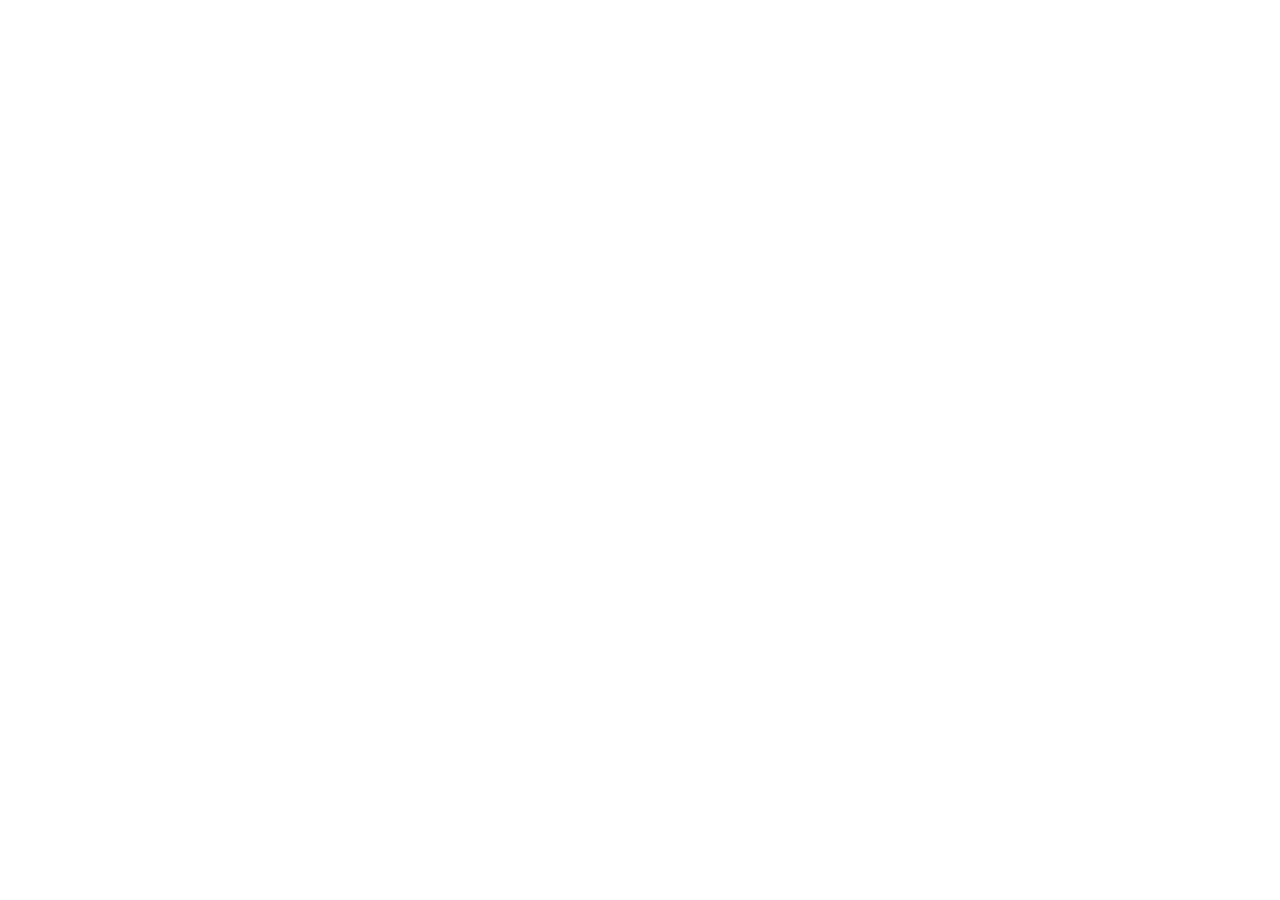
==== index.html @ fa698673 "feat: agregar estructura inicial del sitio web" ====
<!DOCTYPE html>
<html lang="es">
<head>
    <meta charset="UTF-8">
    <meta name="viewport" content="width=device-width, initial-scale=1.0">
    <title>Distribuidora De Gas</title>
    <link rel="stylesheet" href="css/style.css">
    <script src="js/funciones.js" defer></script>
</head>
<body>
    

    
</body>
</html>
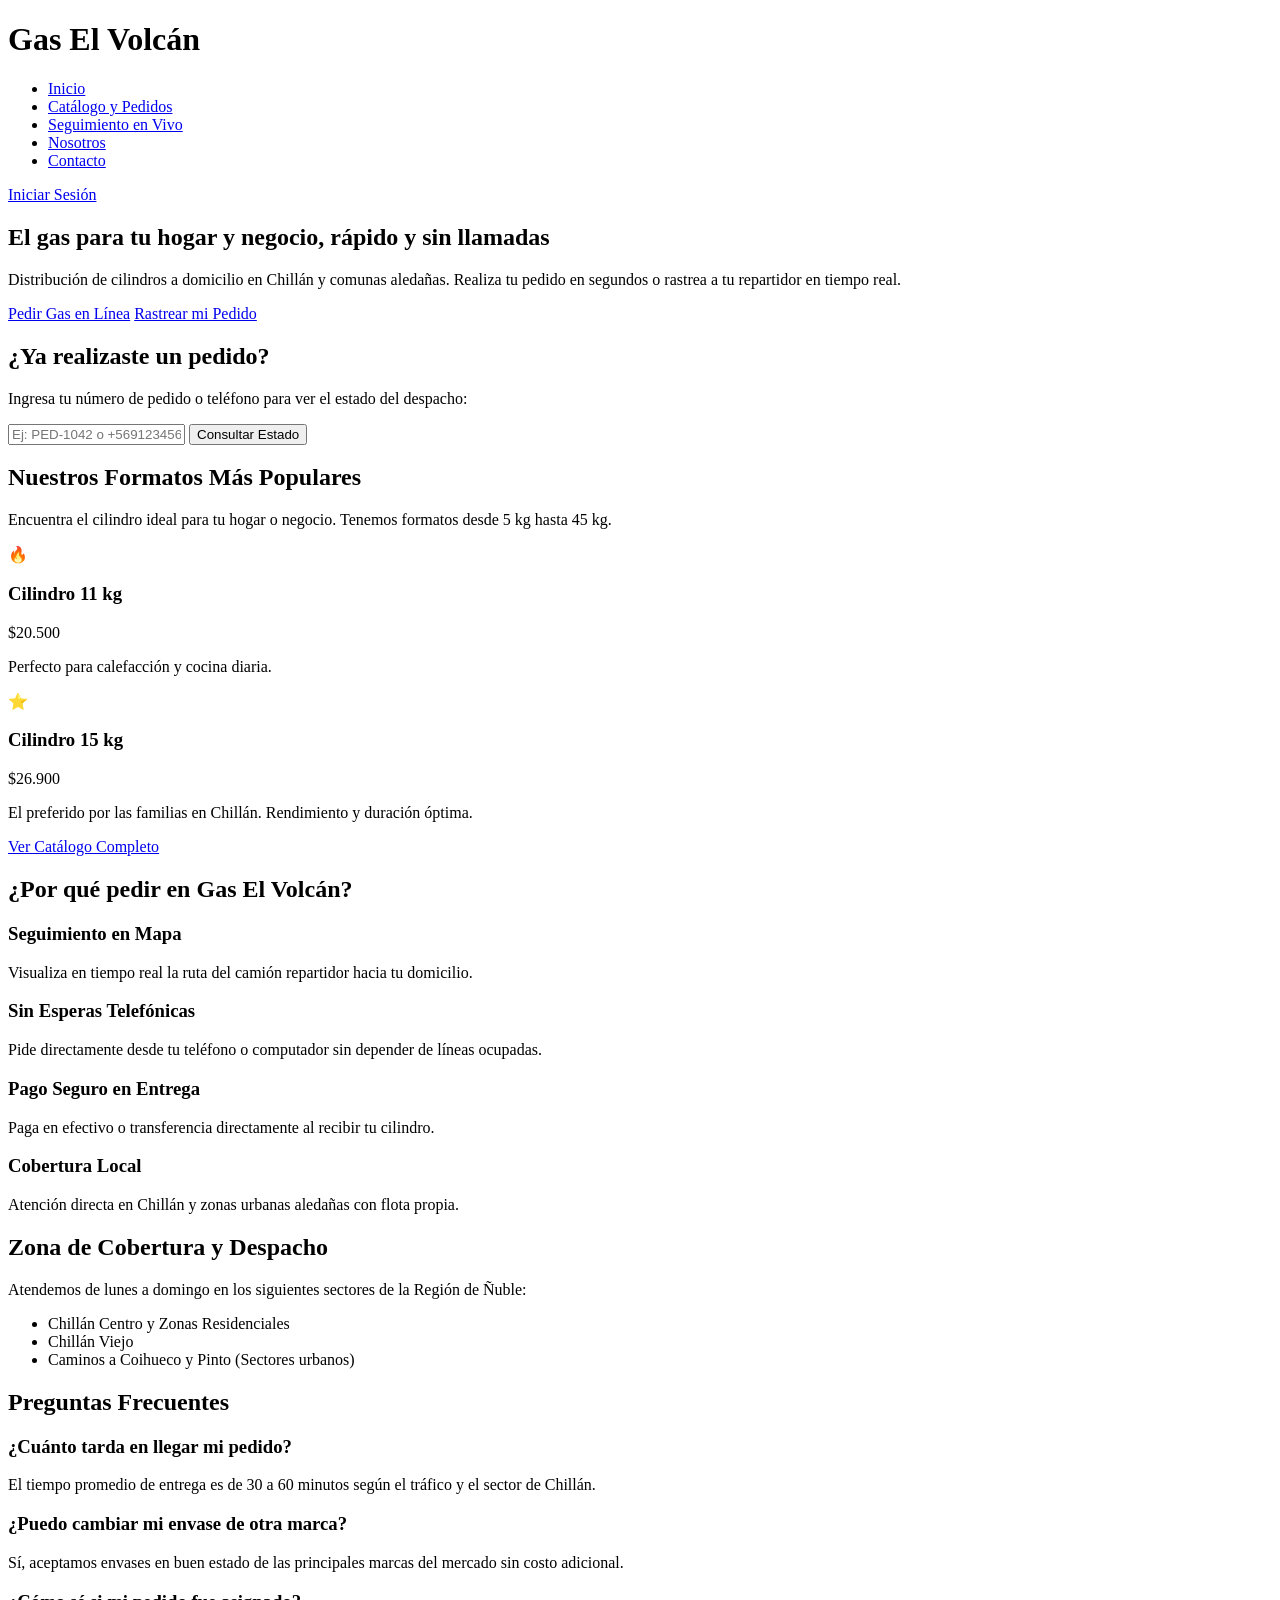
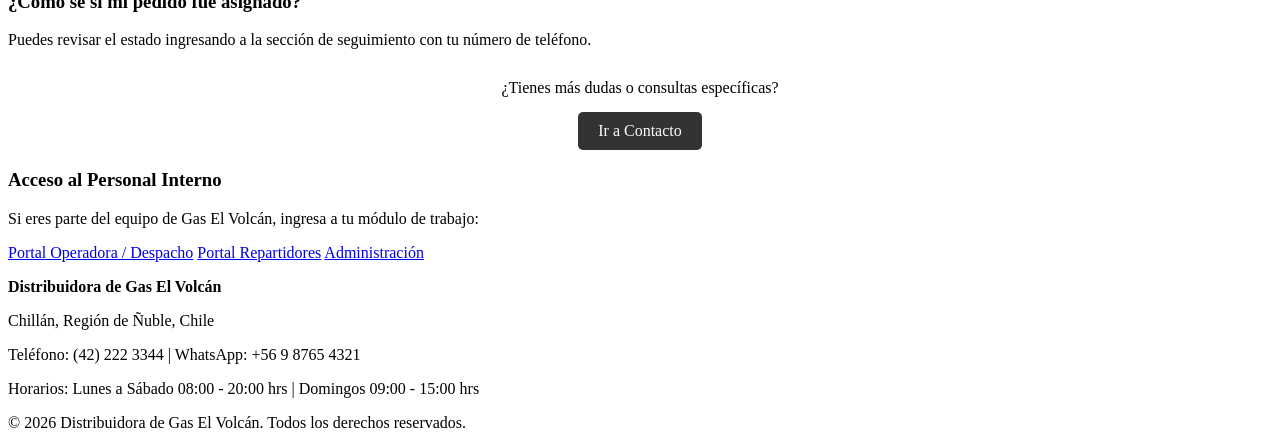
==== commit 87044e5e: "Creacion y acomplamiento de index.html al proyecto." ====
--- a/index.html
+++ b/index.html
@@ -3,13 +3,145 @@
 <head>
     <meta charset="UTF-8">
     <meta name="viewport" content="width=device-width, initial-scale=1.0">
-    <title>Distribuidora De Gas</title>
+    <title>Gas El Volcán - Distribución de Gas Licuado en Chillán</title>
     <link rel="stylesheet" href="css/style.css">
     <script src="js/funciones.js" defer></script>
 </head>
 <body>
-    
+    <header>
+        <div class="logo">
+            <h1>Gas El Volcán</h1>
+        </div>
+        <nav>
+            <ul>
+                <li><a href="index.html">Inicio</a></li>
+                <li><a href="catalogo.html">Catálogo y Pedidos</a></li>
+                <li><a href="#seguimiento">Seguimiento en Vivo</a></li>
+                <li><a href="#">Nosotros</a></li>
+                <li><a href="contacto.html">Contacto</a></li>
+            </ul>
+            <a href="#" class="btn-login">Iniciar Sesión</a>
+        </nav>
+    </header>
 
-    
+    <main>
+        <section class="hero">
+            <h2>El gas para tu hogar y negocio, rápido y sin llamadas</h2>
+            <p>Distribución de cilindros a domicilio en Chillán y comunas aledañas. Realiza tu pedido en segundos o rastrea a tu repartidor en tiempo real.</p>
+            <div class="hero-actions">
+                <a href="catalogo.html" class="btn-primary">Pedir Gas en Línea</a>
+                <a href="#seguimiento" class="btn-secondary">Rastrear mi Pedido</a>
+            </div>
+        </section>
+
+        <section id="seguimiento" class="tracking">
+            <h2>¿Ya realizaste un pedido?</h2>
+            <p>Ingresa tu número de pedido o teléfono para ver el estado del despacho:</p>
+            <form id="form-seguimiento" action="#" onsubmit="event.preventDefault();">
+                <input type="text" id="input-codigo" name="codigo" placeholder="Ej: PED-1042 o +56912345678" required>
+                <button type="submit">Consultar Estado</button>
+            </form>
+            <div id="resultado-seguimiento" style="margin-top: 15px;"></div>
+        </section>
+
+        <section class="preview-catalogo">
+            <div class="preview-header">
+                <h2>Nuestros Formatos Más Populares</h2>
+                <p>Encuentra el cilindro ideal para tu hogar o negocio. Tenemos formatos desde 5 kg hasta 45 kg.</p>
+            </div>
+            
+            <div class="preview-cards">
+                <div class="card">
+                    <div class="card-icon">🔥</div>
+                    <h3>Cilindro 11 kg</h3>
+                    <p class="precio">$20.500</p>
+                    <p class="desc">Perfecto para calefacción y cocina diaria.</p>
+                </div>
+                
+                <div class="card destacada">
+                    <div class="card-icon">⭐</div>
+                    <h3>Cilindro 15 kg</h3>
+                    <p class="precio">$26.900</p>
+                    <p class="desc">El preferido por las familias en Chillán. Rendimiento y duración óptima.</p>
+                </div>
+            </div>
+
+            <div class="preview-action">
+                <a href="catalogo.html" class="btn-catalogo">Ver Catálogo Completo</a>
+            </div>
+        </section>
+
+        <section class="benefits">
+            <h2>¿Por qué pedir en Gas El Volcán?</h2>
+            <div class="benefits-grid">
+                <article>
+                    <h3>Seguimiento en Mapa</h3>
+                    <p>Visualiza en tiempo real la ruta del camión repartidor hacia tu domicilio.</p>
+                </article>
+                <article>
+                    <h3>Sin Esperas Telefónicas</h3>
+                    <p>Pide directamente desde tu teléfono o computador sin depender de líneas ocupadas.</p>
+                </article>
+                <article>
+                    <h3>Pago Seguro en Entrega</h3>
+                    <p>Paga en efectivo o transferencia directamente al recibir tu cilindro.</p>
+                </article>
+                <article>
+                    <h3>Cobertura Local</h3>
+                    <p>Atención directa en Chillán y zonas urbanas aledañas con flota propia.</p>
+                </article>
+            </div>
+        </section>
+
+        <section class="coverage">
+            <h2>Zona de Cobertura y Despacho</h2>
+            <p>Atendemos de lunes a domingo en los siguientes sectores de la Región de Ñuble:</p>
+            <ul>
+                <li>Chillán Centro y Zonas Residenciales</li>
+                <li>Chillán Viejo</li>
+                <li>Caminos a Coihueco y Pinto (Sectores urbanos)</li>
+            </ul>
+        </section>
+
+        <section class="faq">
+            <h2>Preguntas Frecuentes</h2>
+            <div class="faq-item">
+                <h3>¿Cuánto tarda en llegar mi pedido?</h3>
+                <p>El tiempo promedio de entrega es de 30 a 60 minutos según el tráfico y el sector de Chillán.</p>
+            </div>
+            <div class="faq-item">
+                <h3>¿Puedo cambiar mi envase de otra marca?</h3>
+                <p>Sí, aceptamos envases en buen estado de las principales marcas del mercado sin costo adicional.</p>
+            </div>
+            <div class="faq-item">
+                <h3>¿Cómo sé si mi pedido fue asignado?</h3>
+                <p>Puedes revisar el estado ingresando a la sección de seguimiento con tu número de teléfono.</p>
+            </div>
+            <div style="text-align: center; margin-top: 30px;">
+                <p style="margin-bottom: 15px;">¿Tienes más dudas o consultas específicas?</p>
+                <a href="contacto.html" class="btn-secondary" style="display: inline-block; padding: 10px 20px; background-color: #333; color: #fff; text-decoration: none; border-radius: 5px;">Ir a Contacto</a>
+            </div>
+        </section>
+    </main>
+
+    <footer>
+        <div class="footer-internal">
+            <h3>Acceso al Personal Interno</h3>
+            <p>Si eres parte del equipo de Gas El Volcán, ingresa a tu módulo de trabajo:</p>
+            <nav>
+                <a href="#">Portal Operadora / Despacho</a>
+                <a href="#">Portal Repartidores</a>
+                <a href="#">Administración</a>
+            </nav>
+        </div>
+        
+        <div class="footer-info">
+            <p><strong>Distribuidora de Gas El Volcán</strong></p>
+            <p>Chillán, Región de Ñuble, Chile</p>
+            <p>Teléfono: (42) 222 3344 | WhatsApp: +56 9 8765 4321</p>
+            <p>Horarios: Lunes a Sábado 08:00 - 20:00 hrs | Domingos 09:00 - 15:00 hrs</p>
+            <p>© 2026 Distribuidora de Gas El Volcán. Todos los derechos reservados.</p>
+        </div>
+    </footer>
 </body>
 </html>
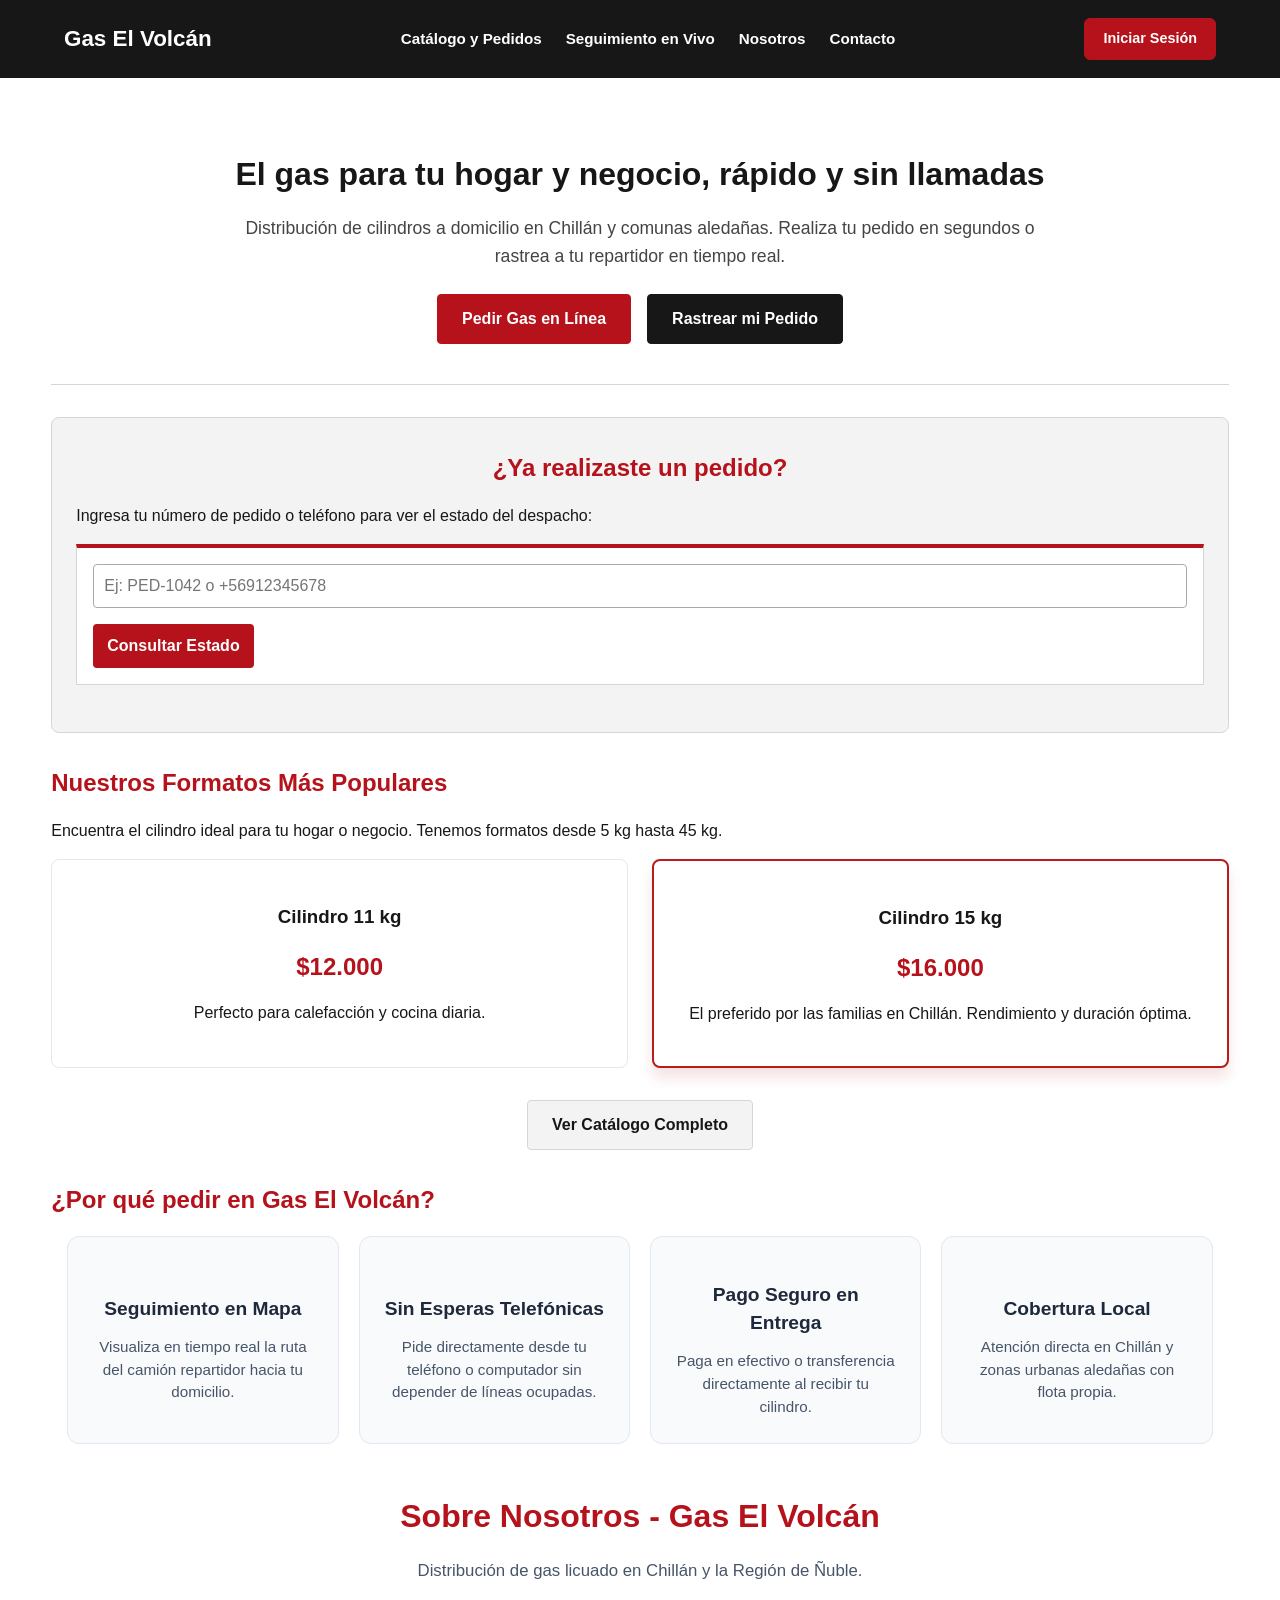
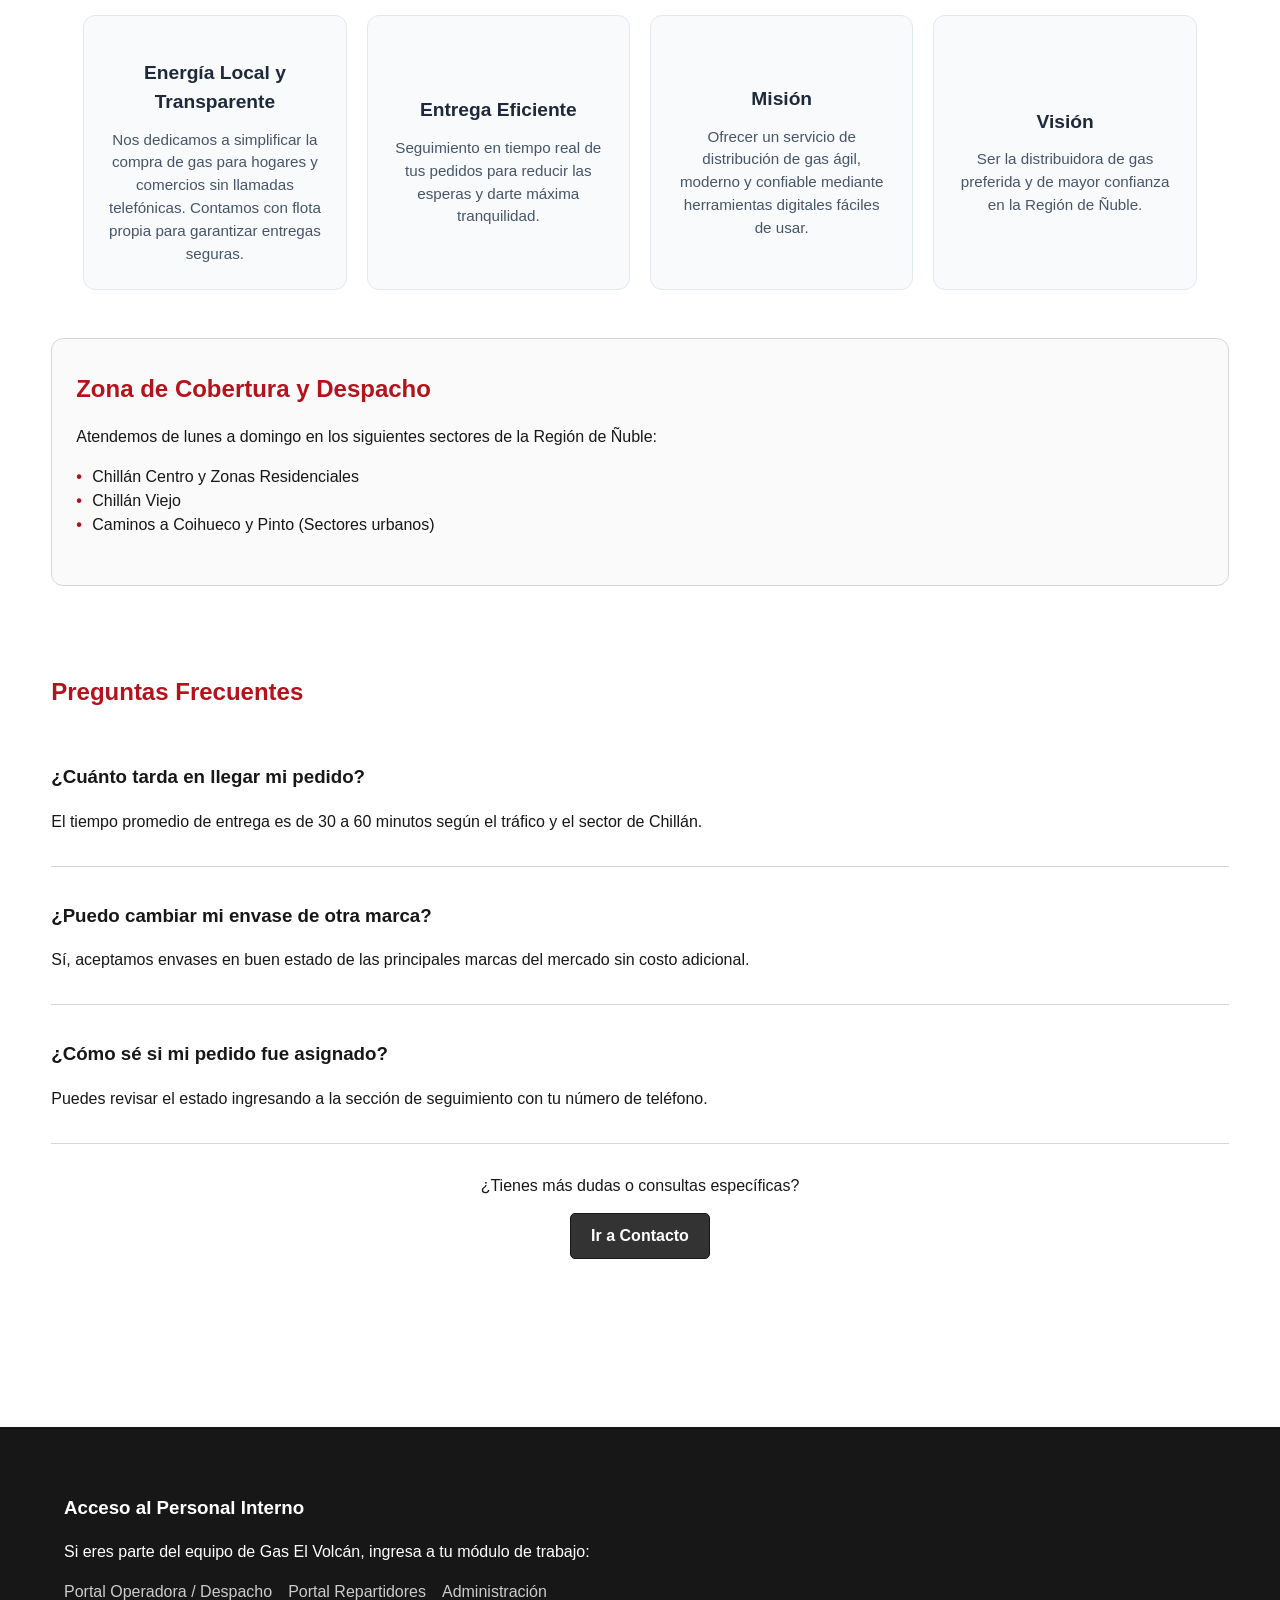
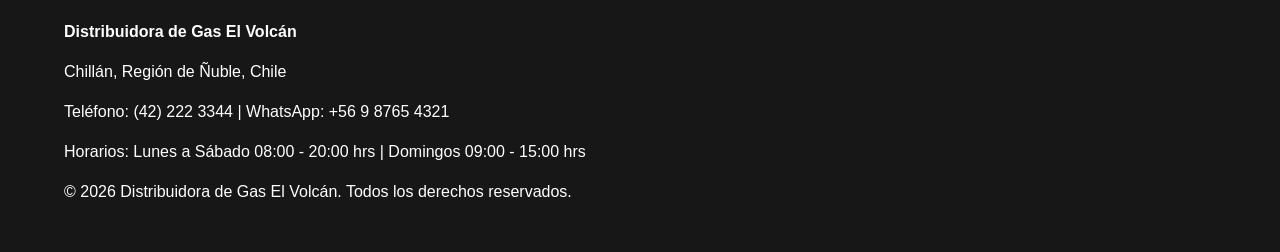
==== commit b5e7550b: "Fix: actualizar estructura HTML del header y menu de navegacion" ====
--- a/index.html
+++ b/index.html
@@ -7,21 +7,20 @@
     <link rel="stylesheet" href="css/style.css">
     <script src="js/funciones.js" defer></script>
 </head>
-<body>
+<body class="index">
     <header>
         <div class="logo">
             <h1>Gas El Volcán</h1>
         </div>
         <nav>
-            <ul>
-                <li><a href="index.html">Inicio</a></li>
+            <ul class="nav-menu">
                 <li><a href="catalogo.html">Catálogo y Pedidos</a></li>
                 <li><a href="#seguimiento">Seguimiento en Vivo</a></li>
-                <li><a href="#">Nosotros</a></li>
+                <li><a href="#nosotros">Nosotros</a></li>
                 <li><a href="contacto.html">Contacto</a></li>
             </ul>
-            <a href="#" class="btn-login">Iniciar Sesión</a>
         </nav>
+        <a href="login.html" class="btn-login">Iniciar Sesión</a>
     </header>
 
     <main>
@@ -52,16 +51,16 @@
             
             <div class="preview-cards">
                 <div class="card">
-                    <div class="card-icon">🔥</div>
+                    <div class="card-icon"></div>
                     <h3>Cilindro 11 kg</h3>
-                    <p class="precio">$20.500</p>
+                    <p class="precio">$12.000</p>
                     <p class="desc">Perfecto para calefacción y cocina diaria.</p>
                 </div>
                 
                 <div class="card destacada">
-                    <div class="card-icon">⭐</div>
+                    <div class="card-icon"></div>
                     <h3>Cilindro 15 kg</h3>
-                    <p class="precio">$26.900</p>
+                    <p class="precio">$16.000</p>
                     <p class="desc">El preferido por las familias en Chillán. Rendimiento y duración óptima.</p>
                 </div>
             </div>
@@ -71,26 +70,57 @@
             </div>
         </section>
 
-        <section class="benefits">
-            <h2>¿Por qué pedir en Gas El Volcán?</h2>
-            <div class="benefits-grid">
-                <article>
-                    <h3>Seguimiento en Mapa</h3>
-                    <p>Visualiza en tiempo real la ruta del camión repartidor hacia tu domicilio.</p>
-                </article>
-                <article>
-                    <h3>Sin Esperas Telefónicas</h3>
-                    <p>Pide directamente desde tu teléfono o computador sin depender de líneas ocupadas.</p>
-                </article>
-                <article>
-                    <h3>Pago Seguro en Entrega</h3>
-                    <p>Paga en efectivo o transferencia directamente al recibir tu cilindro.</p>
-                </article>
-                <article>
-                    <h3>Cobertura Local</h3>
-                    <p>Atención directa en Chillán y zonas urbanas aledañas con flota propia.</p>
-                </article>
+        <section class="features-section">
+        <h2>¿Por qué pedir en Gas El Volcán?</h2>
+        
+        <div class="features-grid">
+            <div class="feature-card">
+            <h3>Seguimiento en Mapa</h3>
+            <p>Visualiza en tiempo real la ruta del camión repartidor hacia tu domicilio.</p>
             </div>
+
+            <div class="feature-card">
+            <h3>Sin Esperas Telefónicas</h3>
+            <p>Pide directamente desde tu teléfono o computador sin depender de líneas ocupadas.</p>
+            </div>
+
+            <div class="feature-card">
+            <h3>Pago Seguro en Entrega</h3>
+            <p>Paga en efectivo o transferencia directamente al recibir tu cilindro.</p>
+            </div>
+
+            <div class="feature-card">
+            <h3>Cobertura Local</h3>
+            <p>Atención directa en Chillán y zonas urbanas aledañas con flota propia.</p>
+            </div>
+        </div>
+        </section>
+
+        <section id="nosotros" class="nosotros-section">
+        <h2>Sobre Nosotros - Gas El Volcán</h2>
+        <p class="nosotros-subtitulo">Distribución de gas licuado en Chillán y la Región de Ñuble.</p>
+
+        <div class="features-grid">
+            <div class="feature-card">
+            <h3>Energía Local y Transparente</h3>
+            <p>Nos dedicamos a simplificar la compra de gas para hogares y comercios sin llamadas telefónicas. Contamos con flota propia para garantizar entregas seguras.</p>
+            </div>
+
+            <div class="feature-card">
+            <h3>Entrega Eficiente</h3>
+            <p>Seguimiento en tiempo real de tus pedidos para reducir las esperas y darte máxima tranquilidad.</p>
+            </div>
+
+            <div class="feature-card">
+            <h3>Misión</h3>
+            <p>Ofrecer un servicio de distribución de gas ágil, moderno y confiable mediante herramientas digitales fáciles de usar.</p>
+            </div>
+
+            <div class="feature-card">
+            <h3>Visión</h3>
+            <p>Ser la distribuidora de gas preferida y de mayor confianza en la Región de Ñuble.</p>
+            </div>
+        </div>
         </section>
 
         <section class="coverage">
@@ -129,9 +159,9 @@
             <h3>Acceso al Personal Interno</h3>
             <p>Si eres parte del equipo de Gas El Volcán, ingresa a tu módulo de trabajo:</p>
             <nav>
-                <a href="#">Portal Operadora / Despacho</a>
-                <a href="#">Portal Repartidores</a>
-                <a href="#">Administración</a>
+                <a href="login.html">Portal Operadora / Despacho</a>
+                <a href="login.html">Portal Repartidores</a>
+                <a href="login.html">Administración</a>
             </nav>
         </div>
         
--- a/css/style.css
+++ b/css/style.css
@@ -0,0 +1,811 @@
+html {
+  scroll-behavior: smooth;
+  box-sizing: border-box;
+}
+
+:root {
+    --rojo: #b5121b;
+    --rojo-oscuro: #8f0e15;
+    --negro: #171717;
+    --gris: #f3f3f3;
+    --borde: #d6d6d6;
+    --blanco: #ffffff;
+}
+
+.sistema-interno {
+    min-height: 100vh;
+    margin: 0;
+    background: var(--blanco);
+    color: var(--negro);
+    font-family: Arial, sans-serif;
+    line-height: 1.5;
+}
+
+.sistema-interno *,
+.sistema-interno *::before,
+.sistema-interno *::after {
+    box-sizing: border-box;
+}
+
+.sistema-interno header {
+    display: flex;
+    align-items: center;
+    justify-content: space-between;
+    gap: 20px;
+    flex-wrap: wrap;
+    padding: 18px 5%;
+    background: var(--negro);
+    color: var(--blanco);
+}
+
+.sistema-interno header h1 {
+    margin: 0;
+    font-size: 1.4rem;
+}
+
+.sistema-interno nav {
+    display: flex;
+    gap: 14px;
+    flex-wrap: wrap;
+}
+
+.sistema-interno nav a {
+    color: var(--blanco);
+    text-decoration: none;
+    font-weight: 600;
+}
+
+.sistema-interno nav a:hover,
+.sistema-interno nav a:focus-visible {
+    color: #ffb3b7;
+}
+
+.sistema-interno main {
+    width: min(1200px, 92%);
+    margin: 0 auto;
+    padding: 32px 0;
+}
+
+.sistema-interno section {
+    margin-bottom: 32px;
+}
+
+.sistema-interno h2 {
+    margin: 0 0 18px;
+    color: var(--rojo);
+}
+
+.sistema-interno form {
+    width: min(100%, 520px);
+    padding: 24px;
+    border: 1px solid var(--borde);
+    border-top: 4px solid var(--rojo);
+    background: var(--blanco);
+}
+
+.sistema-interno label {
+    display: block;
+    margin: 14px 0 6px;
+    font-weight: 700;
+}
+
+.sistema-interno label:first-of-type {
+    margin-top: 0;
+}
+
+.sistema-interno input,
+.sistema-interno select {
+    width: 100%;
+    min-height: 42px;
+    padding: 9px 10px;
+    border: 1px solid #aaaaaa;
+    border-radius: 4px;
+    background: var(--blanco);
+    color: var(--negro);
+    font: inherit;
+}
+
+.sistema-interno input:focus,
+.sistema-interno select:focus {
+    outline: 3px solid #f2a3a7;
+    border-color: var(--rojo);
+}
+
+.sistema-interno button {
+    margin: 16px 8px 0 0;
+    padding: 10px 14px;
+    border: 0;
+    border-radius: 4px;
+    background: var(--rojo);
+    color: var(--blanco);
+    font: inherit;
+    font-weight: 700;
+    cursor: pointer;
+}
+
+.sistema-interno button:hover,
+.sistema-interno button:focus-visible {
+    background: var(--rojo-oscuro);
+}
+
+.sistema-interno table {
+    width: 100%;
+    border-collapse: collapse;
+    background: var(--blanco);
+    font-size: 0.95rem;
+}
+
+.sistema-interno th,
+.sistema-interno td {
+    padding: 12px;
+    border: 1px solid var(--borde);
+    text-align: left;
+    vertical-align: middle;
+}
+
+.sistema-interno th {
+    background: var(--negro);
+    color: var(--blanco);
+    white-space: nowrap;
+}
+
+.sistema-interno tbody tr:nth-child(even) {
+    background: var(--gris);
+}
+
+.sistema-interno tbody tr:hover {
+    background: #ffecee;
+}
+
+.sistema-interno td button {
+    margin-top: 0;
+    white-space: nowrap;
+}
+
+.sistema-interno dialog {
+    width: min(92%, 460px);
+    padding: 0;
+    border: 0;
+    border-top: 4px solid var(--rojo);
+    color: var(--negro);
+}
+
+.sistema-interno dialog::backdrop {
+    background: rgba(0, 0, 0, 0.55);
+}
+
+.sistema-interno dialog form {
+    width: 100%;
+    border: 0;
+}
+
+.sistema-interno footer {
+    padding: 24px 5%;
+    background: var(--negro);
+    color: var(--blanco);
+    text-align: center;
+}
+
+.sistema-interno footer p {
+    margin: 4px 0;
+}
+
+.sistema-interno #mensaje-confirmacion,
+.sistema-interno #mensaje-edicion,
+.sistema-interno #mensaje-login-cliente,
+.sistema-interno #mensaje-login-empleado {
+    min-height: 1.5em;
+    margin: 12px 0 0;
+    color: var(--rojo-oscuro);
+    font-weight: 700;
+}
+
+.sistema-interno .menu-principal {
+    display: flex;
+    width: auto;
+}
+
+.sistema-interno #boton-menu {
+    display: none;
+}
+
+@media (max-width: 700px) {
+    .sistema-interno header {
+        align-items: flex-start;
+        flex-direction: column;
+    }
+
+    .sistema-interno nav {
+        width: 100%;
+        flex-direction: column;
+        gap: 8px;
+    }
+
+    .sistema-interno table {
+        display: block;
+        overflow-x: auto;
+        white-space: nowrap;
+    }
+
+    .sistema-interno form {
+        padding: 18px;
+    }
+
+    .sistema-interno #boton-menu {
+        display: block;
+    }
+
+    .sistema-interno .menu-principal {
+    display: none;
+    width: 100%;
+    }
+
+    .sistema-interno .menu-principal.menu-visible {
+        display: flex;
+    }
+}
+
+    :root {
+        --rojo: #b5121b;
+        --rojo-oscuro: #8f0e15;
+        --negro: #171717;
+        --gris: #f3f3f3;
+        --borde: #d6d6d6;
+        --blanco: #ffffff;
+    }
+
+    body.index {
+        min-height: 100vh;
+        margin: 0;
+        background: var(--blanco);
+        color: var(--negro);
+        font-family: Arial, sans-serif;
+        line-height: 1.5;
+    }
+
+    body.index *,
+    body.index *::before,
+    body.index *::after {
+        box-sizing: border-box;
+    }
+
+body.index header {
+        display: flex;
+        align-items: center;
+        justify-content: space-between;
+        gap: 20px;
+        padding: 18px 5%;
+        background: var(--negro);
+        color: var(--blanco);
+    }
+
+    body.index header h1 {
+        margin: 0;
+        font-size: 1.4rem;
+    }
+
+    body.index nav ul.nav-menu {
+        display: flex;
+        flex-direction: row;
+        align-items: center;
+        gap: 24px;
+        list-style: none;
+        margin: 0;
+        padding: 0;
+    }
+
+    body.index nav ul.nav-menu li {
+        margin: 0;
+        padding: 0;
+    }
+
+    body.index nav ul.nav-menu a {
+        color: var(--blanco);
+        text-decoration: none;
+        font-weight: 600;
+        font-size: 0.95rem;
+        transition: color 0.2s ease;
+    }
+
+    body.index nav ul.nav-menu a:hover,
+    body.index nav ul.nav-menu a:focus-visible {
+        color: #ffb3b7;
+    }
+
+    body.index header .btn-login {
+        background-color: var(--rojo);
+        color: var(--blanco);
+        padding: 9px 18px;
+        border-radius: 6px;
+        text-decoration: none;
+        font-weight: 700;
+        font-size: 0.9rem;
+        transition: all 0.2s ease;
+        border: 1px solid var(--rojo);
+        white-space: nowrap;
+    }
+
+    body.index header .btn-login:hover {
+        background-color: var(--rojo-oscuro);
+        border-color: var(--rojo-oscuro);
+        box-shadow: 0 4px 12px rgba(181, 18, 27, 0.4);
+        transform: translateY(-1px);
+    }
+
+    body.index main {
+        width: min(1200px, 92%);
+        margin: 0 auto;
+        padding: 32px 0;
+    }
+
+    body.index section {
+        margin-bottom: 32px;
+    }
+
+    body.index h2 {
+        margin: 0 0 18px;
+        color: var(--rojo);
+    }
+
+    body.index .hero {
+        text-align: center;
+        padding: 40px 0;
+        border-bottom: 1px solid var(--borde);
+        margin-bottom: 32px;
+    }
+
+    body.index .hero h2 {
+        font-size: 2rem;
+        color: var(--negro);
+        margin-bottom: 16px;
+    }
+
+    body.index .hero p {
+        font-size: 1.1rem;
+        color: #444;
+        max-width: 800px;
+        margin: 0 auto 24px;
+        line-height: 1.6;
+    }
+
+    body.index .hero-actions {
+        display: flex;
+        gap: 16px;
+        justify-content: center;
+        flex-wrap: wrap;
+    }
+
+    body.index .hero-actions a,
+    body.index .btn-primary,
+    body.index .btn-secondary,
+    body.index .btn-catalogo {
+        display: inline-block;
+        padding: 12px 24px;
+        border-radius: 4px;
+        font-weight: 700;
+        text-decoration: none;
+        transition: background 0.3s ease;
+        cursor: pointer;
+    }
+
+    body.index .btn-primary {
+        background: var(--rojo);
+        color: var(--blanco);
+        border: 1px solid var(--rojo);
+    }
+
+    body.index .btn-primary:hover,
+    body.index .btn-primary:focus-visible {
+        background: var(--rojo-oscuro);
+        border-color: var(--rojo-oscuro);
+        color: var(--blanco);
+    }
+
+    body.index .btn-secondary {
+        background: var(--negro);
+        color: var(--blanco);
+        border: 1px solid var(--negro);
+    }
+
+    body.index .btn-secondary:hover,
+    body.index .btn-secondary:focus-visible {
+        background: #000;
+        border-color: #000;
+        color: var(--blanco);
+    }
+
+    body.index .btn-catalogo {
+        display: block;
+        width: fit-content;
+        margin: 24px auto 0;
+        background: var(--gris);
+        color: var(--negro);
+        border: 1px solid var(--borde);
+    }
+
+    body.index .btn-catalogo:hover,
+    body.index .btn-catalogo:focus-visible {
+        background: #e0e0e0;
+        color: var(--negro);
+    }
+
+    body.index form {
+        width: min(100%, 520px);
+        padding: 24px;
+        border: 1px solid var(--borde);
+        border-top: 4px solid var(--rojo);
+        background: var(--blanco);
+    }
+
+    body.index label {
+        display: block;
+        margin: 14px 0 6px;
+        font-weight: 700;
+    }
+
+    body.index input,
+    body.index select {
+        width: 100%;
+        min-height: 42px;
+        padding: 9px 10px;
+        border: 1px solid #aaaaaa;
+        border-radius: 4px;
+        background: var(--blanco);
+        color: var(--negro);
+        font: inherit;
+    }
+
+    body.index button {
+        margin: 16px 8px 0 0;
+        padding: 10px 14px;
+        border: 0;
+        border-radius: 4px;
+        background: var(--rojo);
+        color: var(--blanco);
+        font: inherit;
+        font-weight: 700;
+        cursor: pointer;
+    }
+
+    body.index .tracking {
+        background: var(--gris);
+        padding: 32px 24px;
+        border-radius: 8px;
+        border: 1px solid var(--borde);
+    }
+
+    body.index .tracking h2 {
+        text-align: center;
+    }
+
+    body.index .tracking form {
+        width: 100%;
+        max-width: 100%;
+        padding: 16px;
+        margin: 0 auto;
+    }
+
+    body.index .preview-catalogo {
+        margin-top: 32px;
+    }
+
+    body.index .preview-cards {
+        display: grid;
+        grid-template-columns: repeat(auto-fit, minmax(280px, 1fr));
+        gap: 24px;
+        margin-bottom: 32px;
+    }
+
+    .card {
+        background-color: #ffffff;
+        border: 1px solid #e2e8f0;
+        border-radius: 8px;
+        padding: 24px;
+        text-align: center;
+    }
+
+    body.index .card:hover {
+        transform: translateY(-5px);
+        box-shadow: 0 8px 16px rgba(0,0,0,0.1);
+        border-color: var(--rojo);
+    }
+
+    .card.destacada {
+        border: 2px solid #b91c1c; 
+        box-shadow: 0 10px 14px rgba(185, 28, 28, 0.12);
+        background-color: #ffffff;
+    }
+
+    body.index .card .precio {
+        font-size: 1.5rem;
+        font-weight: 700;
+        color: var(--rojo);
+        margin: 12px 0;
+    }
+
+    body.index .benefits {
+        margin-top: 48px;
+        padding: 40px 0;
+        background: var(--blanco);
+    }
+
+    body.index .benefits-grid {
+        display: grid;
+        grid-template-columns: repeat(auto-fit, minmax(250px, 1fr));
+        gap: 24px;
+    }
+
+    body.index .benefits article {
+        background: var(--gris);
+        padding: 24px;
+        border-radius: 8px;
+        border: 1px solid var(--borde);
+        text-align: center;
+    }
+
+    body.index .coverage {
+        margin-top: 48px;
+        padding: 32px 24px; 
+        background: #fafafa;
+        border: 1px solid var(--borde); 
+        border-radius: 12px;
+    }
+
+    body.index .coverage ul {
+        list-style: none;
+        padding: 0;
+    }
+
+    body.index .coverage li::before {
+        content: "• ";
+        color: var(--rojo);
+        font-weight: bold;
+        display: inline-block;
+        width: 1em;
+    }
+
+    body.index .faq {
+        margin-top: 48px;
+        padding: 40px 0;
+    }
+
+    body.index .faq-item {
+        border-bottom: 1px solid var(--borde);
+        padding: 16px 0;
+    }
+
+    body.index footer {
+        margin-top: 64px;
+        padding: 48px 5% 32px;
+        background: var(--negro);
+        color: var(--blanco);
+    }
+
+    body.index footer nav {
+        display: flex;
+        flex-wrap: wrap;
+        gap: 16px;
+        margin-top: 16px;
+    }
+
+    body.index footer nav a {
+        color: #ccc;
+        text-decoration: none;
+    }
+
+    @media (max-width: 700px) {
+        body.index header {
+            align-items: flex-start;
+            flex-direction: column;
+        }
+
+        body.index nav {
+            width: 100%;
+            flex-direction: column;
+            gap: 8px;
+        }
+
+        body.index .hero h2 {
+            font-size: 1.5rem;
+        }
+
+        body.index .hero-actions {
+            flex-direction: column;
+            align-items: center;
+        }
+
+        body.index .benefits-grid {
+            grid-template-columns: 1fr;
+        }
+
+        body.index footer nav {
+            flex-direction: column;
+            gap: 12px;
+        }
+    }
+    .faq-item h3 {
+        display: flex;
+        justify-content: space-between;
+        align-items: center;
+        cursor: pointer;
+        user-select: none;
+    }
+
+    .faq-icon {
+        display: inline-flex;
+        align-items: center;
+        justify-content: center;
+        width: 28px;
+        height: 28px;
+        border-radius: 50%;
+        background-color: var(--rojo, #b5121b);
+        color: #ffffff;
+        font-size: 12px;
+        margin-left: 12px;
+        flex-shrink: 0;
+        transition: transform 0.3s ease, background-color 0.3s ease;
+    }
+
+    .faq-icon.activo {
+        transform: rotate(90deg);
+        background-color: var(--negro, #171717);
+    }
+
+    .features-grid {
+        display: grid;
+        grid-template-columns: 1fr;
+        gap: 20px; 
+        max-width: 1200px;
+        margin: 0 auto;
+        padding: 0 16px;
+    }
+
+    .feature-card {
+        background-color: #f8fafc;
+        border: 1px solid #e2e8f0;
+        border-radius: 12px;
+        padding: 24px;
+        text-align: center;
+        display: flex;
+        flex-direction: column;
+        justify-content: center;
+        height: 100%;
+    }
+
+    @media (min-width: 768px) {
+    .features-grid {
+        grid-template-columns: repeat(4, 1fr); 
+    }
+
+.nosotros-section {
+  max-width: 1200px;
+  margin: 48px auto;
+  padding: 0 16px;
+  text-align: center;
+}
+
+.nosotros-section h2 {
+  color: #b91c1c;
+  font-size: 2rem;
+  margin-bottom: 8px;
+}
+
+.nosotros-subtitulo {
+  color: #475569;
+  font-size: 1.05rem;
+  margin-bottom: 32px;
+}
+
+.features-grid {
+  display: grid;
+  grid-template-columns: 1fr;
+  gap: 20px;
+}
+
+.feature-card {
+  background-color: #f8fafc;
+  border: 1px solid #e2e8f0;
+  border-radius: 12px;
+  padding: 24px;
+  text-align: center;
+  display: flex;
+  flex-direction: column;
+  justify-content: center;
+}
+
+.feature-card h3 {
+  color: #1e293b;
+  font-size: 1.2rem;
+  margin-bottom: 12px;
+}
+
+.feature-card p {
+  color: #475569;
+  font-size: 0.95rem;
+  line-height: 1.5;
+  margin: 0;
+}
+
+@media (min-width: 768px) {
+  .features-grid {
+    grid-template-columns: repeat(2, 1fr);
+  }
+}
+
+@media (min-width: 1024px) {
+  .features-grid {
+    grid-template-columns: repeat(4, 1fr);
+  }
+}
+
+.tracking-stepper {
+    display: flex;
+    justify-content: space-between;
+    align-items: center;
+    margin-top: 24px;
+    padding: 20px 10px;
+    background: #ffffff;
+    border: 1px solid var(--borde);
+    border-radius: 8px;
+    position: relative;
+}
+
+.step {
+    display: flex;
+    flex-direction: column;
+    align-items: center;
+    position: relative;
+    z-index: 1;
+    flex: 1;
+    text-align: center;
+}
+
+.step-icon {
+    width: 36px;
+    height: 36px;
+    border-radius: 50%;
+    background: #e2e8f0;
+    color: #64748b;
+    display: flex;
+    align-items: center;
+    justify-content: center;
+    font-weight: bold;
+    font-size: 0.9rem;
+    margin-bottom: 8px;
+    border: 2px solid #cbd5e1;
+}
+
+.step.completado .step-icon {
+    background: #22c55e;
+    color: #ffffff;
+    border-color: #16a34a;
+}
+
+.step.activo .step-icon {
+    background: var(--rojo);
+    color: #ffffff;
+    border-color: var(--rojo-oscuro);
+    box-shadow: 0 0 0 4px rgba(181, 18, 27, 0.2);
+}
+
+.step-label {
+    font-size: 0.85rem;
+    font-weight: 600;
+    color: #475569;
+}
+
+.step.activo .step-label {
+    color: var(--rojo);
+}
+
+.tracking-stepper::before {
+    content: "";
+    position: absolute;
+    top: 38px;
+    left: 10%;
+    right: 10%;
+    height: 4px;
+    background: #e2e8f0;
+    z-index: 0;
+}
+}
